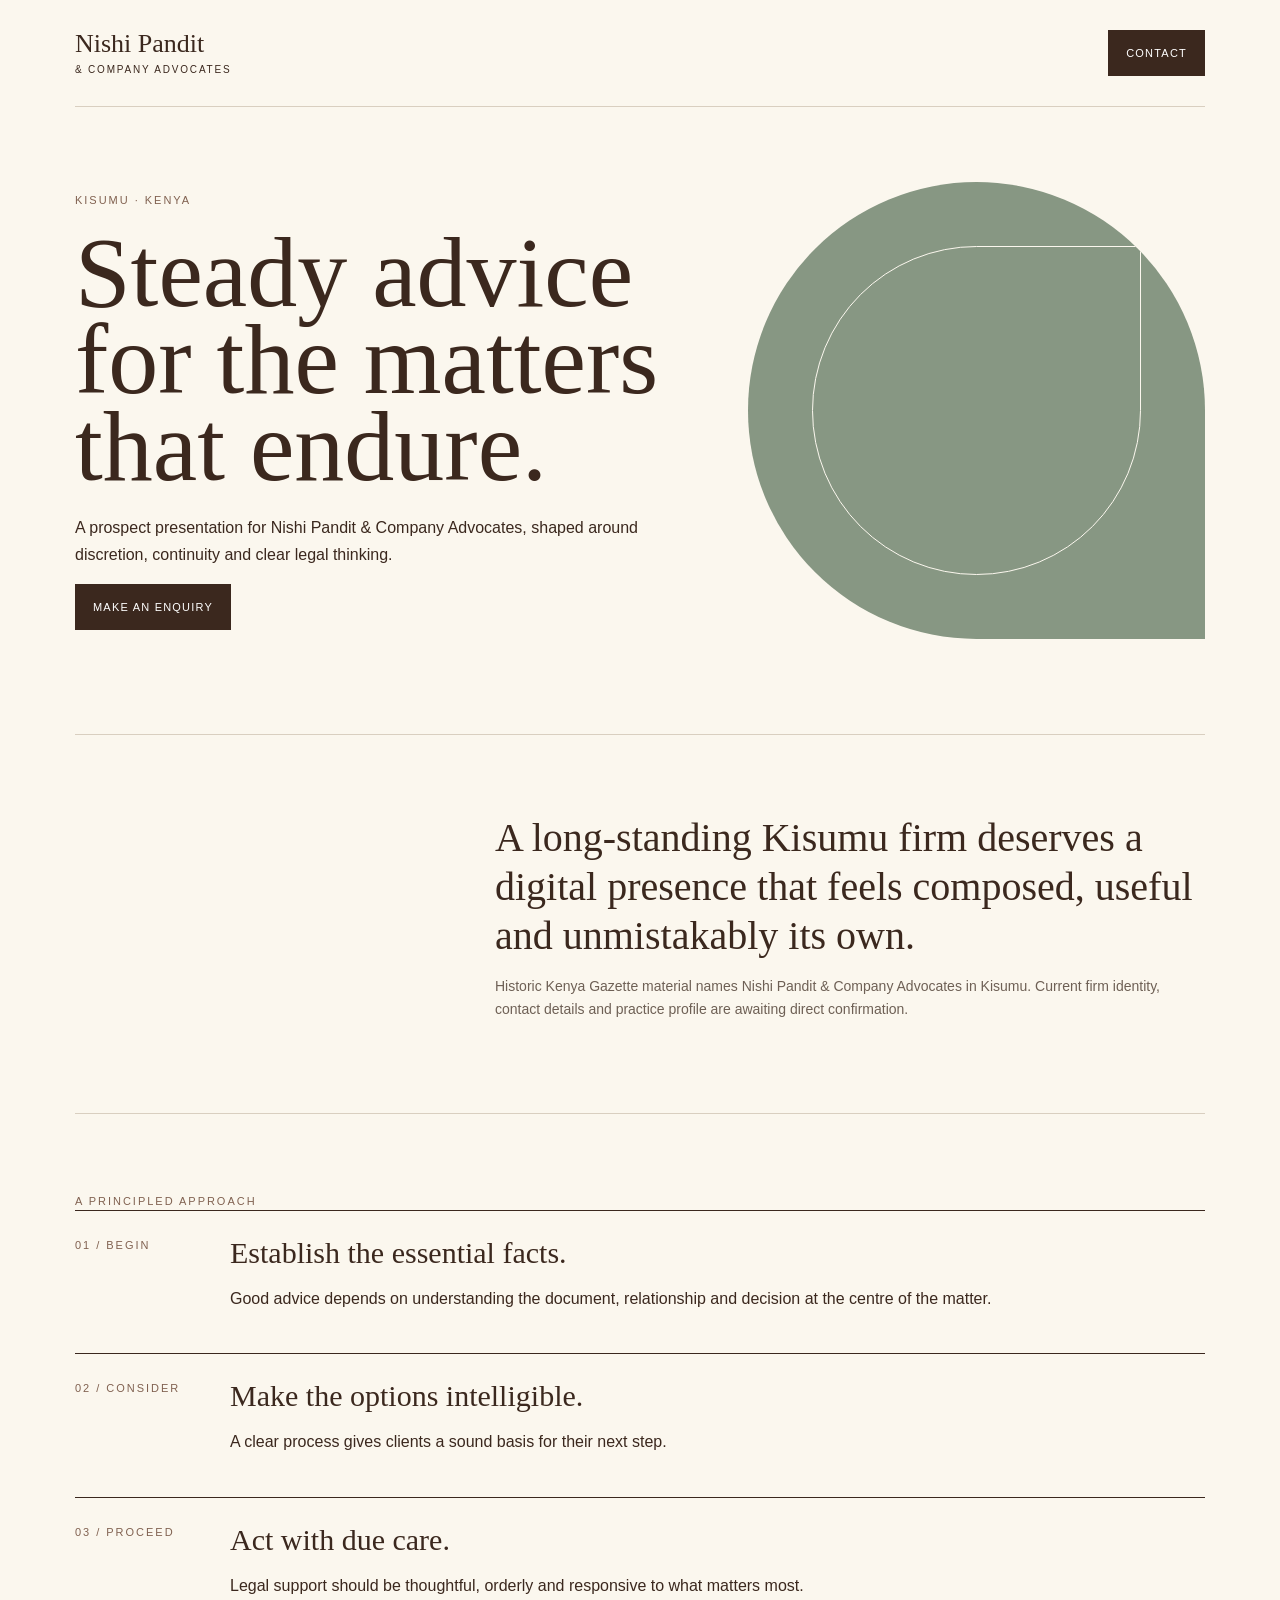
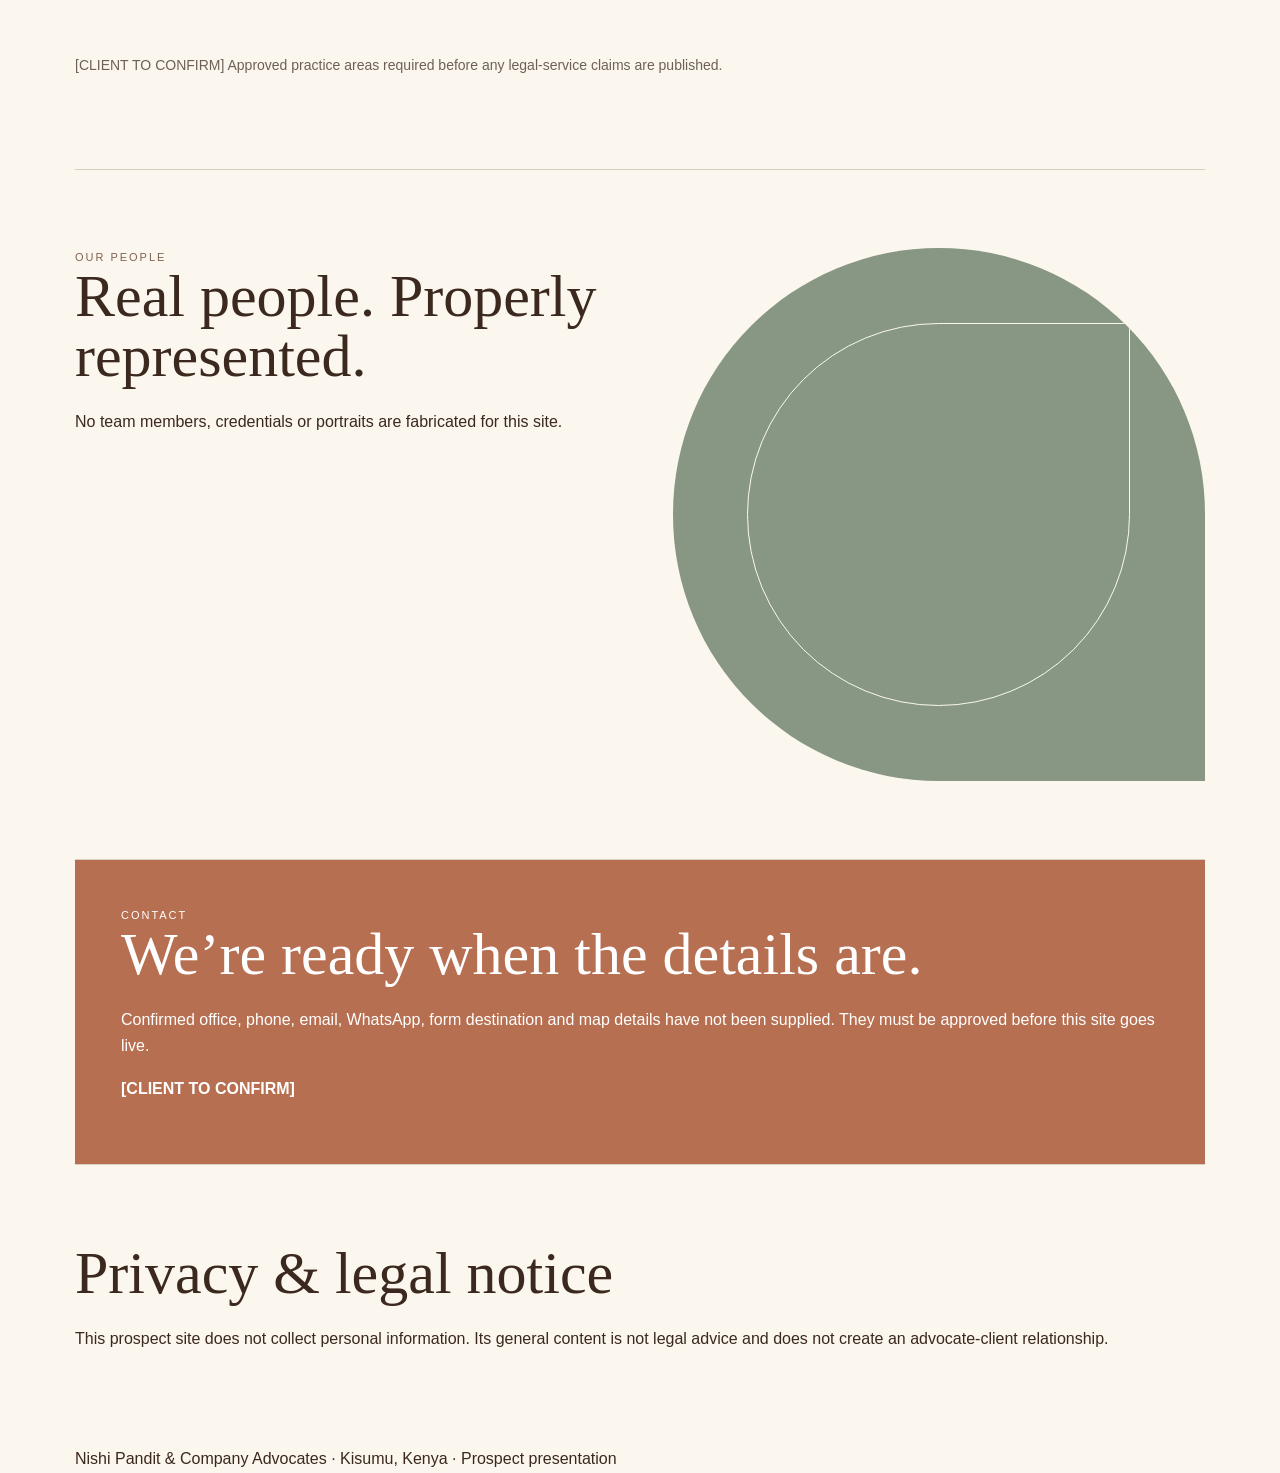
==== index.html @ b74b1a27 "Build initial Wakili Watech prospect site" ====
<!doctype html><html lang="en"><head><meta charset="utf-8"><meta name="viewport" content="width=device-width,initial-scale=1"><title>Nishi Pandit & Company Advocates | Kisumu</title><meta name="description" content="Nishi Pandit & Company Advocates — Kisumu, Kenya."><meta name="robots" content="noindex,nofollow"><link rel="canonical" href="https://nishi-pandit-advocates.vercel.app/"><style>:root{--brown:#3b281e;--clay:#b76f51;--ivory:#fbf7ee;--sage:#879783}*{box-sizing:border-box}body{margin:0;background:var(--ivory);color:var(--brown);font:16px/1.65 Arial,sans-serif}a{color:inherit}header,main,footer{max-width:1180px;margin:auto;padding-inline:25px}header{display:flex;justify-content:space-between;align-items:center;padding:30px 25px}.wordmark{font:500 26px/1 Georgia,serif}.wordmark small{font:10px Arial;letter-spacing:.18em;display:block;margin-top:7px}.hero{padding:75px 0 95px;display:grid;grid-template-columns:1.15fr .85fr;gap:55px;align-items:center}.hero h1{font:500 clamp(53px,8vw,100px)/.87 Georgia,serif;margin:20px 0 25px}.circle{aspect-ratio:1;background:var(--sage);border-radius:50% 50% 0 50%;position:relative;overflow:hidden}.circle:before{content:"";position:absolute;inset:14%;border:1px solid var(--ivory);border-radius:50% 0 50% 50%}.eyebrow{font-size:11px;letter-spacing:.18em;text-transform:uppercase;color:#806150}.button{background:var(--brown);color:white;text-decoration:none;padding:14px 18px;display:inline-block;font-size:11px;letter-spacing:.11em;text-transform:uppercase}section{padding:78px 0;border-top:1px solid #d9cfc0}.intro{max-width:710px;margin-left:auto;font:clamp(24px,3.5vw,40px)/1.23 Georgia,serif}.rows article{display:grid;grid-template-columns:120px 1fr;gap:35px;border-top:1px solid var(--brown);padding:25px 0}.rows h3{font:500 30px Georgia,serif;margin:0}.two{display:grid;grid-template-columns:1fr 1fr;gap:65px}h2{font:500 clamp(35px,5vw,60px)/1 Georgia,serif;margin:0 0 23px}.panel{background:var(--clay);color:#fff;padding:46px}.small{font-size:14px;color:#6e6055}@media(max-width:700px){.hero,.two{grid-template-columns:1fr}.hero{padding:55px 0}.circle{max-width:280px}.rows article{grid-template-columns:1fr;gap:8px}section{padding:58px 0}}</style></head><body><header><div class="wordmark">Nishi Pandit <small>& COMPANY ADVOCATES</small></div><a href="#contact" class="button">Contact</a></header><main><section class="hero"><div><div class="eyebrow">Kisumu · Kenya</div><h1>Steady advice for the matters that endure.</h1><p>A prospect presentation for Nishi Pandit & Company Advocates, shaped around discretion, continuity and clear legal thinking.</p><a href="#contact" class="button">Make an enquiry</a></div><div class="circle" aria-hidden="true"></div></section><section id="firm"><div class="intro">A long-standing Kisumu firm deserves a digital presence that feels composed, useful and unmistakably its own.</div><p class="small" style="max-width:710px;margin-left:auto">Historic Kenya Gazette material names Nishi Pandit & Company Advocates in Kisumu. Current firm identity, contact details and practice profile are awaiting direct confirmation.</p></section><section id="approach"><div class="eyebrow">A principled approach</div><div class="rows"><article><span class="eyebrow">01 / Begin</span><div><h3>Establish the essential facts.</h3><p>Good advice depends on understanding the document, relationship and decision at the centre of the matter.</p></div></article><article><span class="eyebrow">02 / Consider</span><div><h3>Make the options intelligible.</h3><p>A clear process gives clients a sound basis for their next step.</p></div></article><article><span class="eyebrow">03 / Proceed</span><div><h3>Act with due care.</h3><p>Legal support should be thoughtful, orderly and responsive to what matters most.</p></div></article></div><p class="small">[CLIENT TO CONFIRM] Approved practice areas required before any legal-service claims are published.</p></section><section class="two" id="people"><div><div class="eyebrow">Our people</div><h2>Real people. Properly represented.</h2><p>No team members, credentials or portraits are fabricated for this site.</p></div><div class="circle" aria-label="Client-supplied leadership portrait required"></div></section><section id="contact" class="panel"><div class="eyebrow" style="color:#fff">Contact</div><h2>We’re ready when the details are.</h2><p>Confirmed office, phone, email, WhatsApp, form destination and map details have not been supplied. They must be approved before this site goes live.</p><p><strong>[CLIENT TO CONFIRM]</strong></p></section><section><h2>Privacy & legal notice</h2><p>This prospect site does not collect personal information. Its general content is not legal advice and does not create an advocate-client relationship.</p></section></main><footer>Nishi Pandit & Company Advocates · Kisumu, Kenya · Prospect presentation</footer></body></html>
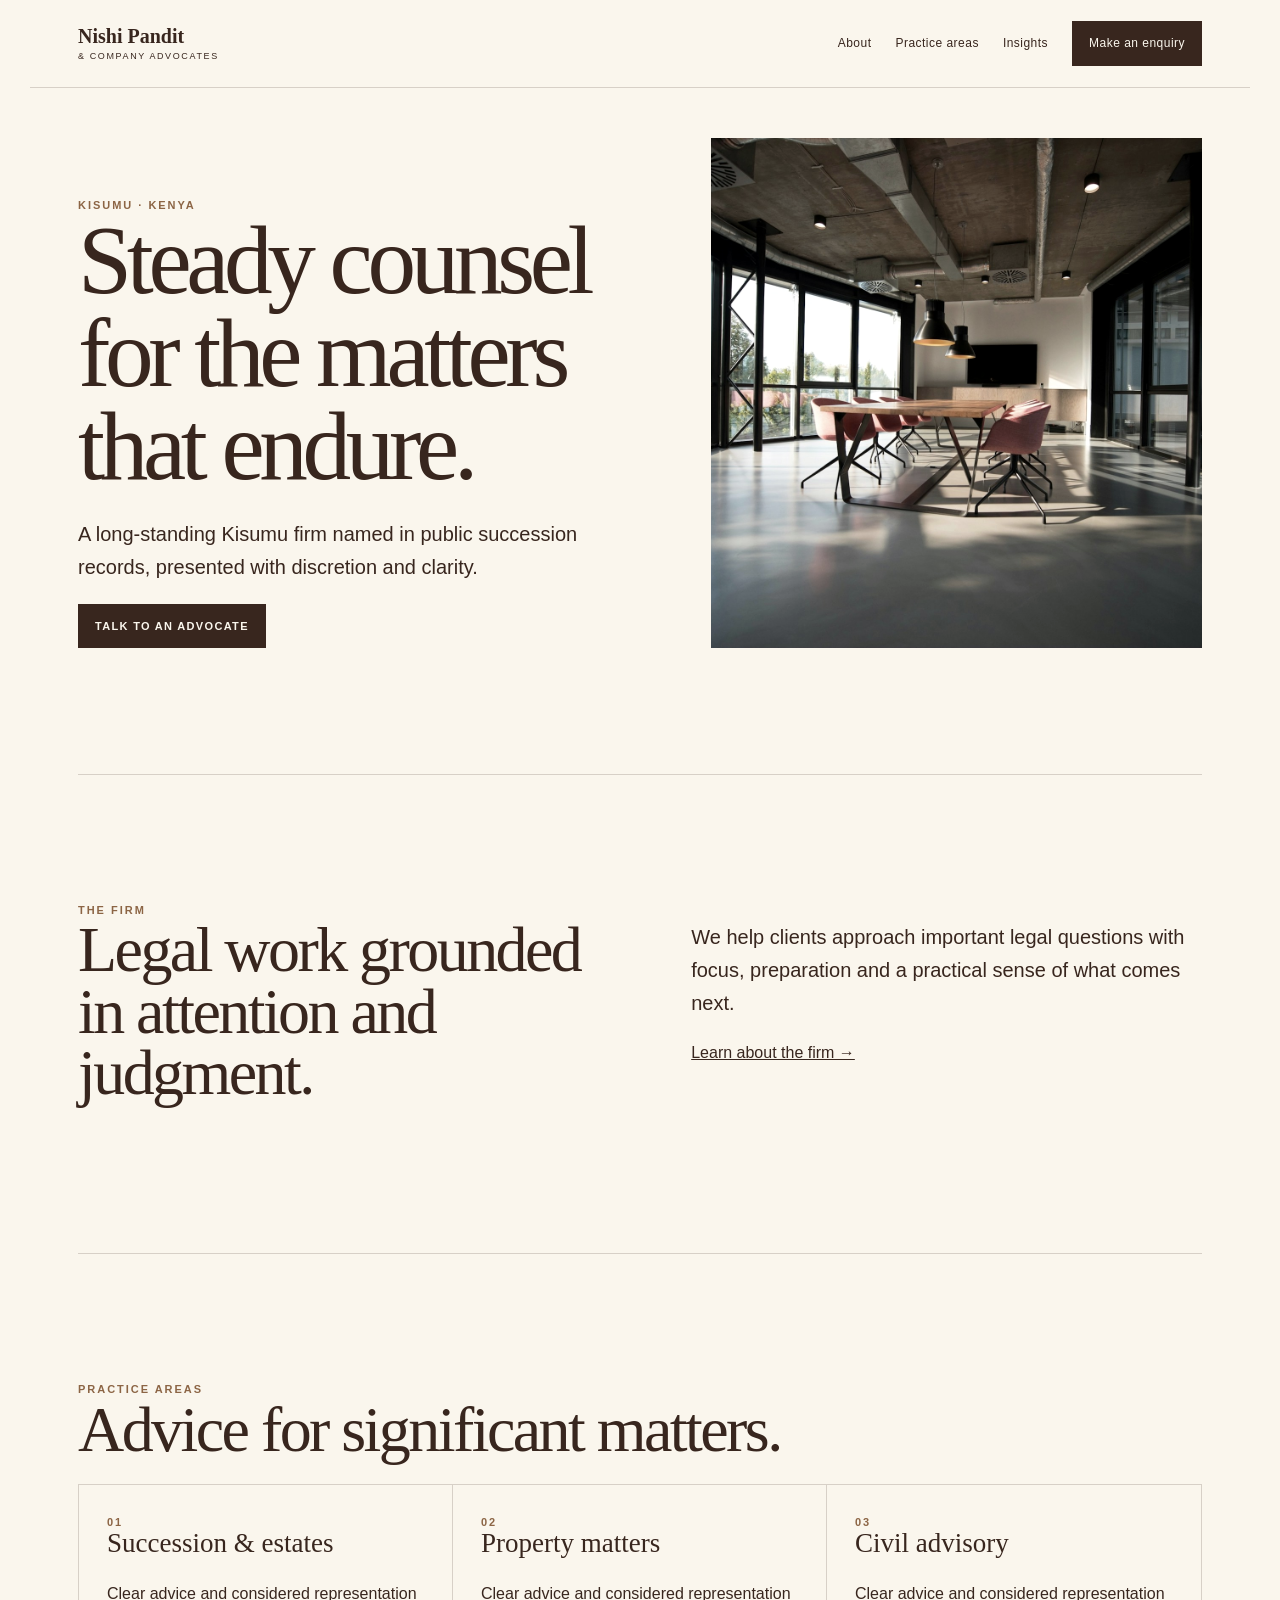
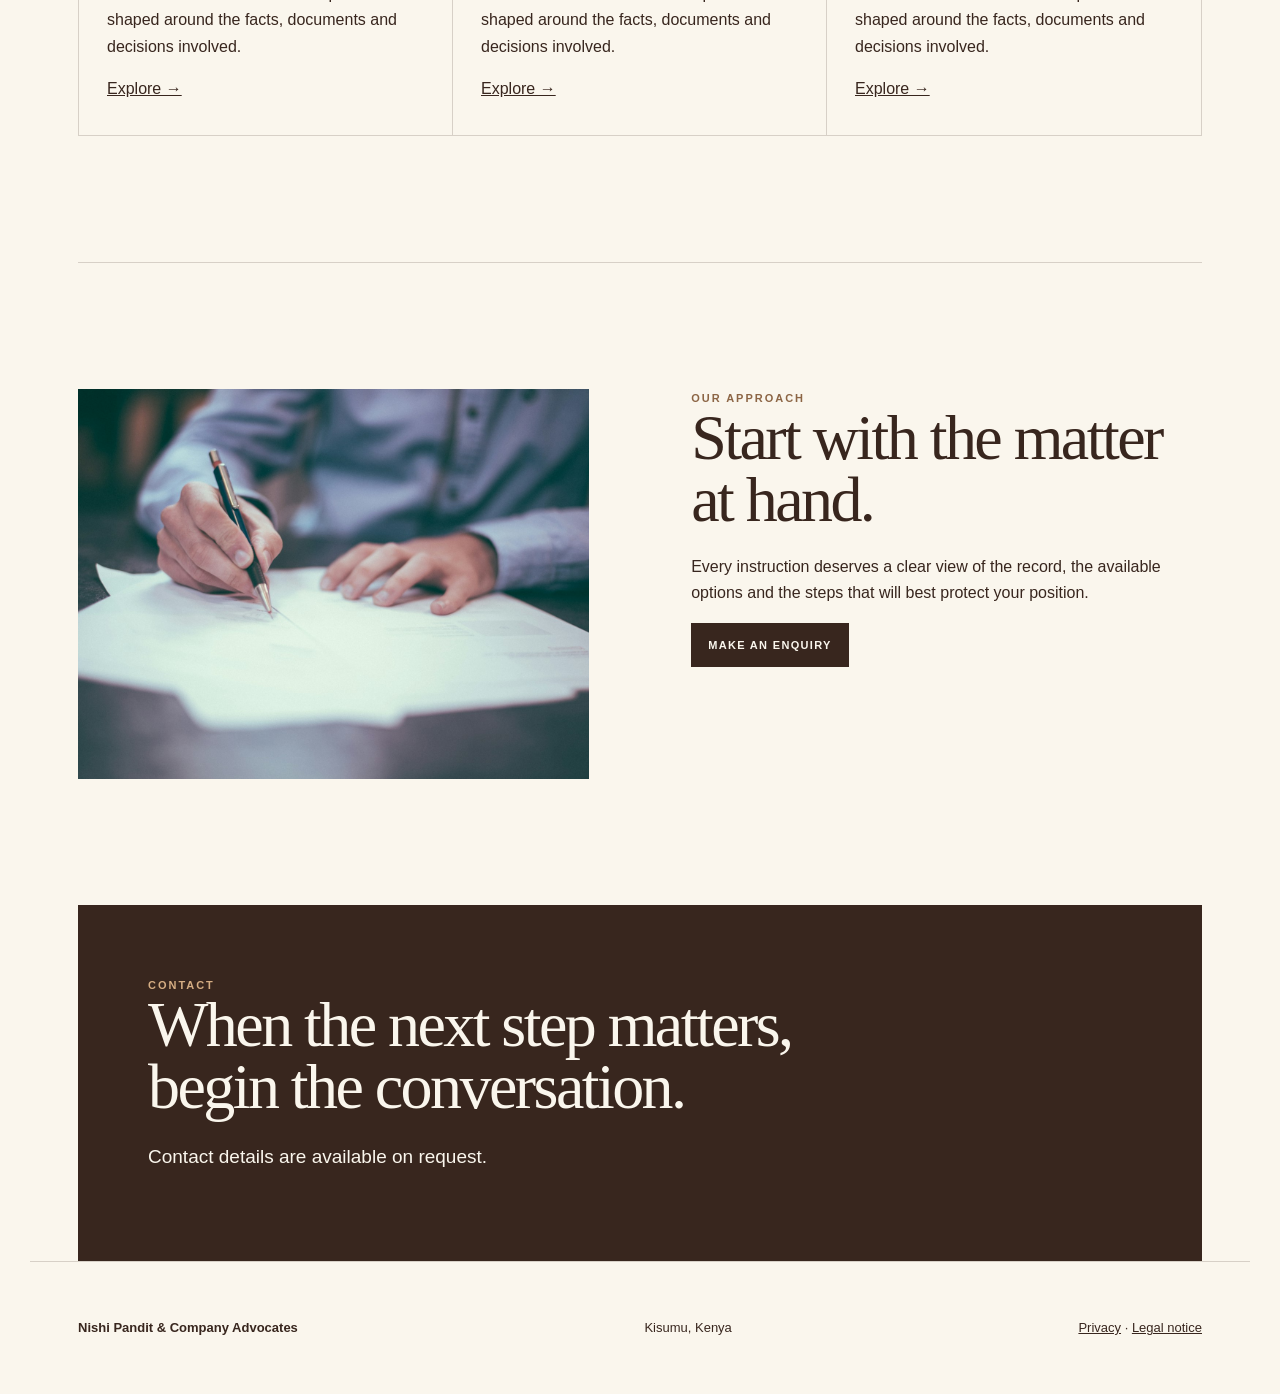
==== commit d0622289: "Rebuild as full editorial law firm website" ====
--- a/index.html
+++ b/index.html
@@ -1 +1 @@
-<!doctype html><html lang="en"><head><meta charset="utf-8"><meta name="viewport" content="width=device-width,initial-scale=1"><title>Nishi Pandit & Company Advocates | Kisumu</title><meta name="description" content="Nishi Pandit & Company Advocates — Kisumu, Kenya."><meta name="robots" content="noindex,nofollow"><link rel="canonical" href="https://nishi-pandit-advocates.vercel.app/"><style>:root{--brown:#3b281e;--clay:#b76f51;--ivory:#fbf7ee;--sage:#879783}*{box-sizing:border-box}body{margin:0;background:var(--ivory);color:var(--brown);font:16px/1.65 Arial,sans-serif}a{color:inherit}header,main,footer{max-width:1180px;margin:auto;padding-inline:25px}header{display:flex;justify-content:space-between;align-items:center;padding:30px 25px}.wordmark{font:500 26px/1 Georgia,serif}.wordmark small{font:10px Arial;letter-spacing:.18em;display:block;margin-top:7px}.hero{padding:75px 0 95px;display:grid;grid-template-columns:1.15fr .85fr;gap:55px;align-items:center}.hero h1{font:500 clamp(53px,8vw,100px)/.87 Georgia,serif;margin:20px 0 25px}.circle{aspect-ratio:1;background:var(--sage);border-radius:50% 50% 0 50%;position:relative;overflow:hidden}.circle:before{content:"";position:absolute;inset:14%;border:1px solid var(--ivory);border-radius:50% 0 50% 50%}.eyebrow{font-size:11px;letter-spacing:.18em;text-transform:uppercase;color:#806150}.button{background:var(--brown);color:white;text-decoration:none;padding:14px 18px;display:inline-block;font-size:11px;letter-spacing:.11em;text-transform:uppercase}section{padding:78px 0;border-top:1px solid #d9cfc0}.intro{max-width:710px;margin-left:auto;font:clamp(24px,3.5vw,40px)/1.23 Georgia,serif}.rows article{display:grid;grid-template-columns:120px 1fr;gap:35px;border-top:1px solid var(--brown);padding:25px 0}.rows h3{font:500 30px Georgia,serif;margin:0}.two{display:grid;grid-template-columns:1fr 1fr;gap:65px}h2{font:500 clamp(35px,5vw,60px)/1 Georgia,serif;margin:0 0 23px}.panel{background:var(--clay);color:#fff;padding:46px}.small{font-size:14px;color:#6e6055}@media(max-width:700px){.hero,.two{grid-template-columns:1fr}.hero{padding:55px 0}.circle{max-width:280px}.rows article{grid-template-columns:1fr;gap:8px}section{padding:58px 0}}</style></head><body><header><div class="wordmark">Nishi Pandit <small>& COMPANY ADVOCATES</small></div><a href="#contact" class="button">Contact</a></header><main><section class="hero"><div><div class="eyebrow">Kisumu · Kenya</div><h1>Steady advice for the matters that endure.</h1><p>A prospect presentation for Nishi Pandit & Company Advocates, shaped around discretion, continuity and clear legal thinking.</p><a href="#contact" class="button">Make an enquiry</a></div><div class="circle" aria-hidden="true"></div></section><section id="firm"><div class="intro">A long-standing Kisumu firm deserves a digital presence that feels composed, useful and unmistakably its own.</div><p class="small" style="max-width:710px;margin-left:auto">Historic Kenya Gazette material names Nishi Pandit & Company Advocates in Kisumu. Current firm identity, contact details and practice profile are awaiting direct confirmation.</p></section><section id="approach"><div class="eyebrow">A principled approach</div><div class="rows"><article><span class="eyebrow">01 / Begin</span><div><h3>Establish the essential facts.</h3><p>Good advice depends on understanding the document, relationship and decision at the centre of the matter.</p></div></article><article><span class="eyebrow">02 / Consider</span><div><h3>Make the options intelligible.</h3><p>A clear process gives clients a sound basis for their next step.</p></div></article><article><span class="eyebrow">03 / Proceed</span><div><h3>Act with due care.</h3><p>Legal support should be thoughtful, orderly and responsive to what matters most.</p></div></article></div><p class="small">[CLIENT TO CONFIRM] Approved practice areas required before any legal-service claims are published.</p></section><section class="two" id="people"><div><div class="eyebrow">Our people</div><h2>Real people. Properly represented.</h2><p>No team members, credentials or portraits are fabricated for this site.</p></div><div class="circle" aria-label="Client-supplied leadership portrait required"></div></section><section id="contact" class="panel"><div class="eyebrow" style="color:#fff">Contact</div><h2>We’re ready when the details are.</h2><p>Confirmed office, phone, email, WhatsApp, form destination and map details have not been supplied. They must be approved before this site goes live.</p><p><strong>[CLIENT TO CONFIRM]</strong></p></section><section><h2>Privacy & legal notice</h2><p>This prospect site does not collect personal information. Its general content is not legal advice and does not create an advocate-client relationship.</p></section></main><footer>Nishi Pandit & Company Advocates · Kisumu, Kenya · Prospect presentation</footer></body></html>
+<!doctype html><html lang="en"><head><meta charset="utf-8"><meta name="viewport" content="width=device-width,initial-scale=1"><title>Nishi Pandit & Company Advocates</title><meta name="description" content="Nishi Pandit & Company Advocates — legal counsel in Kisumu, Kenya."><link rel="canonical" href="https://nishi-pandit-advocates.vercel.app/"><meta property="og:title" content="Nishi Pandit & Company Advocates"><meta property="og:description" content="Nishi Pandit & Company Advocates — legal counsel in Kisumu, Kenya."><meta property="og:image" content="https://nishi-pandit-advocates.vercel.app/assets/hero.jpg"><meta name="twitter:card" content="summary_large_image"><link rel="manifest" href="/manifest.webmanifest"><link rel="preload" as="image" href="/assets/hero.jpg"><style>:root{--ink:#38261e;--paper:#faf6ed;--accent:#b47d4b;--line:color-mix(in srgb,var(--ink) 18%,transparent)}*{box-sizing:border-box}html{scroll-behavior:smooth}body{margin:0;background:var(--paper);color:var(--ink);font:16px/1.65 Arial,sans-serif}a{color:inherit}header,main,footer{max-width:1220px;margin:auto;padding-inline:clamp(20px,4vw,48px)}header{height:88px;display:flex;align-items:center;justify-content:space-between;border-bottom:1px solid var(--line)}.logo{text-decoration:none;font:600 20px/1 Georgia,serif}.logo small{display:block;font:9px Arial;letter-spacing:.18em;margin-top:5px}nav{display:flex;align-items:center;gap:24px;font-size:12px;letter-spacing:.04em}nav a{text-decoration:none}.navcta,.button{background:var(--ink);color:var(--paper);padding:13px 17px}.menu{display:none}section{padding:clamp(68px,10vw,126px) 0;border-top:1px solid var(--line)}.hero{border:0;padding-top:50px;display:grid;grid-template-columns:1.05fr .95fr;gap:clamp(32px,7vw,90px);align-items:end;min-height:640px}.kicker{font-size:11px;font-weight:700;letter-spacing:.18em;text-transform:uppercase;color:#8c6545}h1,h2,h3{font-family:Georgia,serif;font-weight:500;line-height:.96;margin:0 0 24px}h1{font-size:clamp(54px,7.6vw,106px);letter-spacing:-.055em}h2{font-size:clamp(38px,5vw,66px);letter-spacing:-.04em}.hero p,.intro{font-size:20px;max-width:570px}.heroimg{width:100%;height:510px;object-fit:cover;display:block;filter:saturate(.8) contrast(1.03)}.button{display:inline-block;text-decoration:none;font-size:11px;letter-spacing:.12em;text-transform:uppercase;font-weight:bold}.twocol{display:grid;grid-template-columns:1fr 1fr;gap:clamp(35px,8vw,110px)}.cards{display:grid;grid-template-columns:repeat(3,1fr);border:1px solid var(--line)}.card{padding:28px;border-right:1px solid var(--line);min-height:250px}.card:last-child{border:0}.card h3{font-size:27px}.wideimage{width:100%;height:390px;object-fit:cover}.band{background:var(--ink);color:var(--paper);padding:clamp(36px,6vw,70px)}.band h2{max-width:700px}.details{font-size:19px}.legal{font-size:14px;max-width:760px;color:color-mix(in srgb,var(--ink) 74%,transparent)}footer{padding-block:55px;font-size:13px;border-top:1px solid var(--line)}footer div{display:flex;justify-content:space-between;gap:20px;flex-wrap:wrap}.pagehero{padding:110px 0 72px}.list{padding:0;margin:35px 0;list-style:none;border-top:1px solid var(--line)}.list li{padding:25px 0;border-bottom:1px solid var(--line);display:grid;grid-template-columns:1fr 2fr;gap:30px}.list b{font:500 30px Georgia,serif}@media(max-width:760px){header{height:76px}nav{display:none}.menu{display:block;border:0;background:none;color:var(--ink);font:12px Arial;letter-spacing:.1em;text-transform:uppercase}.hero,.twocol{grid-template-columns:1fr}.hero{min-height:auto;padding-top:60px}.heroimg{height:350px}.cards{grid-template-columns:1fr}.card{border-right:0;border-bottom:1px solid var(--line);min-height:0}.card:last-child{border-bottom:0}.list li{grid-template-columns:1fr;gap:9px}section{padding:70px 0}}@media(prefers-reduced-motion:reduce){html{scroll-behavior:auto}}</style><script type="application/ld+json">{"@context":"https://schema.org","@type":"LegalService","name":"Nishi Pandit & Company Advocates","address":{"@type":"PostalAddress","addressLocality":"Kisumu","addressCountry":"KE"}}</script></head><body><header><a class="logo" href="/">Nishi Pandit<small>& COMPANY ADVOCATES</small></a><button class="menu" aria-label="Open navigation">Menu</button><nav><a href="/about.html">About</a><a href="/practice-areas.html">Practice areas</a><a href="/insights.html">Insights</a><a href="/contact.html" class="navcta">Make an enquiry</a></nav></header><main><section class="hero"><div><div class="kicker">Kisumu · Kenya</div><h1>Steady counsel for the matters that endure.</h1><p>A long-standing Kisumu firm named in public succession records, presented with discretion and clarity.</p><a class="button" href="/contact.html">Talk to an advocate</a></div><img class="heroimg" src="/assets/hero.jpg" alt="Refined architectural detail"></section><section class="twocol"><div><div class="kicker">The firm</div><h2>Legal work grounded in attention and judgment.</h2></div><div><p class="intro">We help clients approach important legal questions with focus, preparation and a practical sense of what comes next.</p><a href="/about.html">Learn about the firm →</a></div></section><section><div class="kicker">Practice areas</div><h2>Advice for significant matters.</h2><div class="cards"><article class="card"><div class="kicker">01</div><h3>Succession & estates</h3><p>Clear advice and considered representation shaped around the facts, documents and decisions involved.</p><a href="/practice-areas.html">Explore →</a></article><article class="card"><div class="kicker">02</div><h3>Property matters</h3><p>Clear advice and considered representation shaped around the facts, documents and decisions involved.</p><a href="/practice-areas.html">Explore →</a></article><article class="card"><div class="kicker">03</div><h3>Civil advisory</h3><p>Clear advice and considered representation shaped around the facts, documents and decisions involved.</p><a href="/practice-areas.html">Explore →</a></article></div></section><section class="twocol"><img class="wideimage" src="/assets/editorial.jpg" alt="Professional documents and workspace"><div><div class="kicker">Our approach</div><h2>Start with the matter at hand.</h2><p>Every instruction deserves a clear view of the record, the available options and the steps that will best protect your position.</p><a class="button" href="/contact.html">Make an enquiry</a></div></section><section class="band"><div class="kicker" style="color:#d5ad83">Contact</div><h2>When the next step matters, begin the conversation.</h2><p class="details">Contact details are available on request.</p></section></main><footer><div><strong>Nishi Pandit & Company Advocates</strong><span>Kisumu, Kenya</span><span><a href="/privacy.html">Privacy</a> · <a href="/terms.html">Legal notice</a></span></div></footer></body></html>
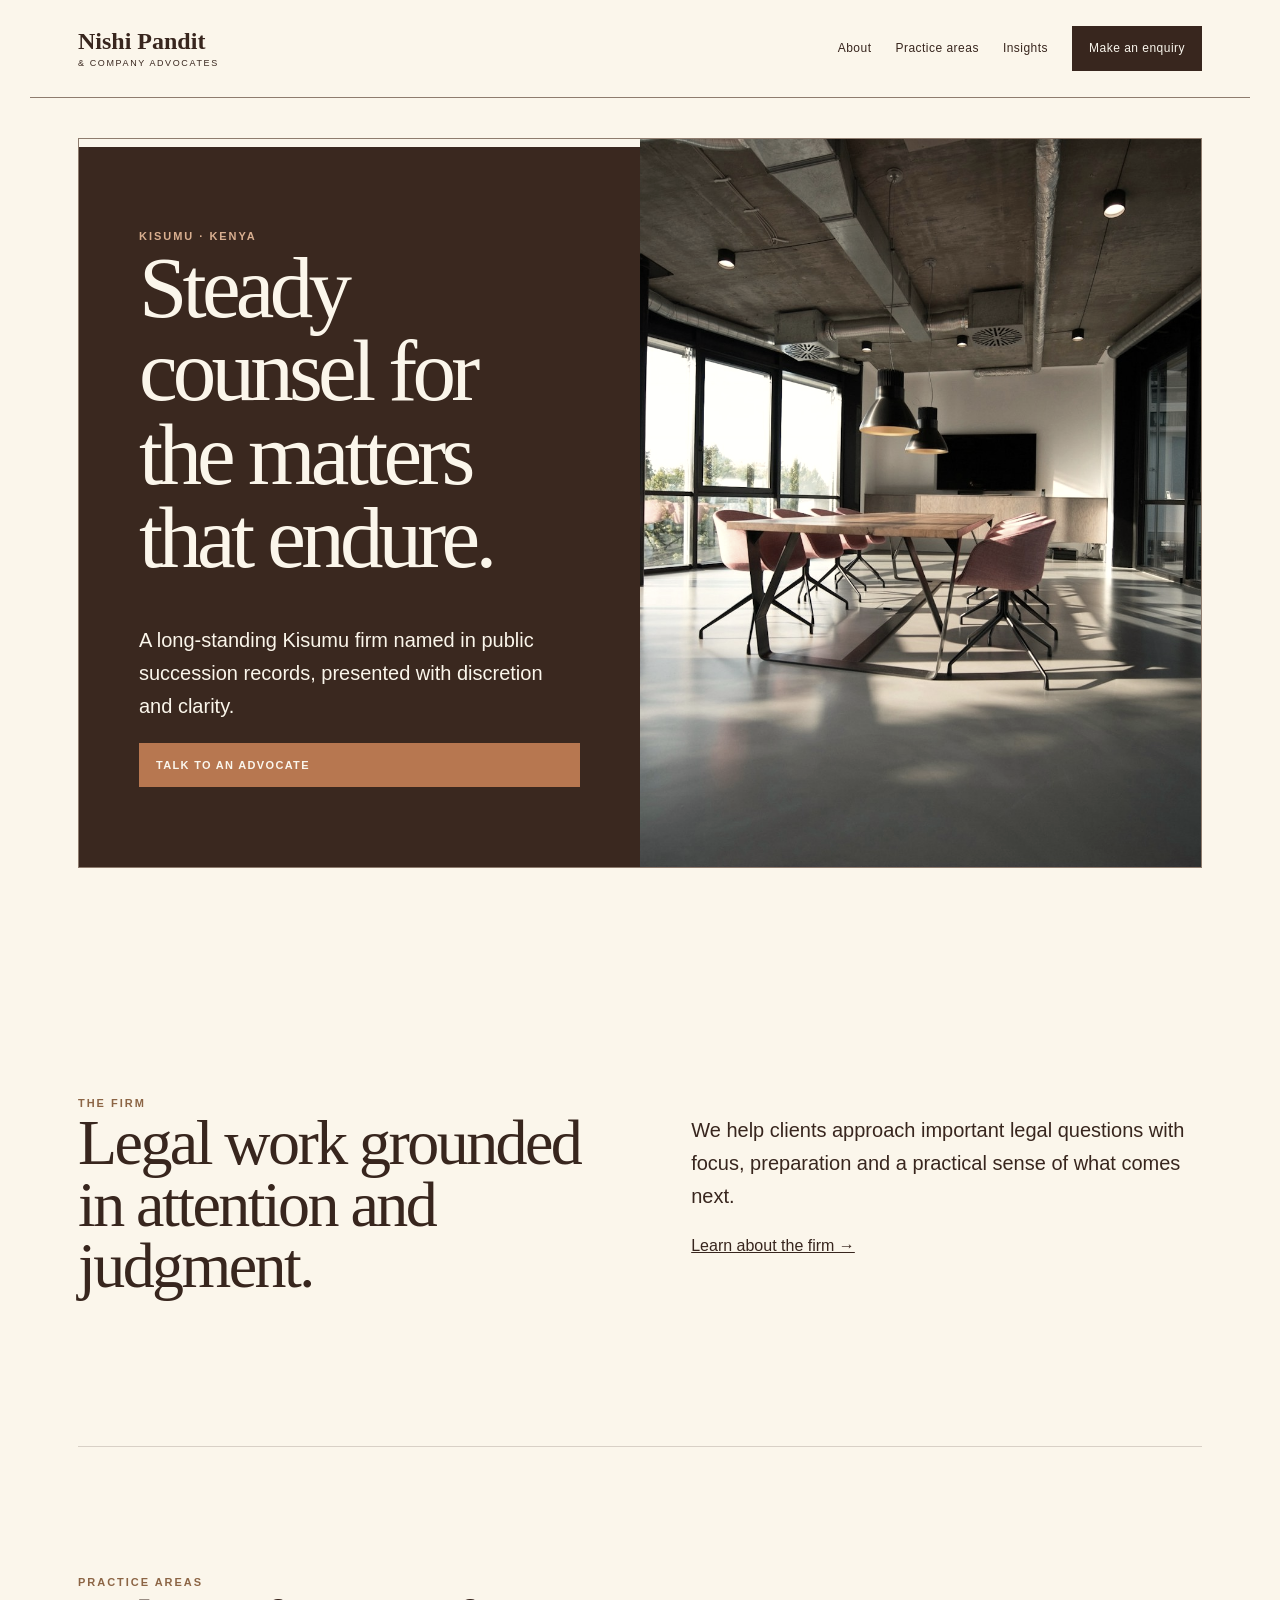
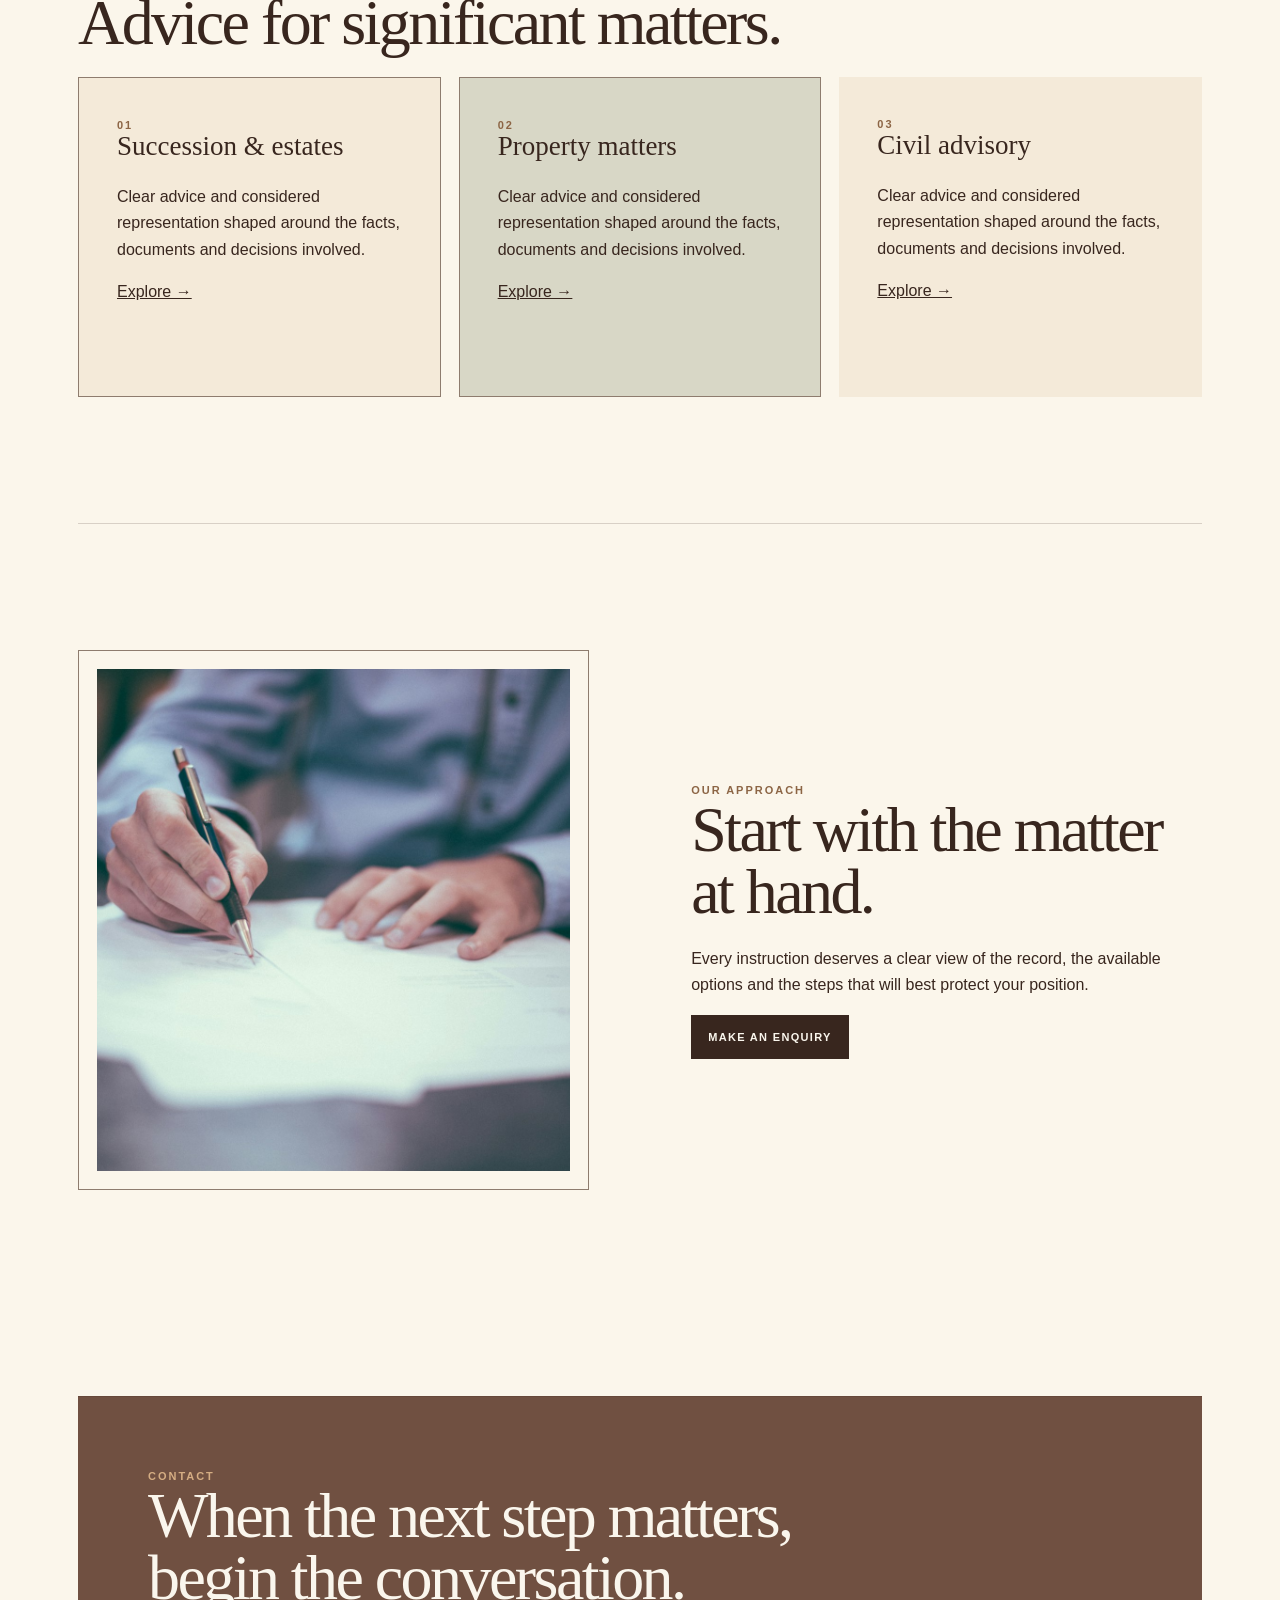
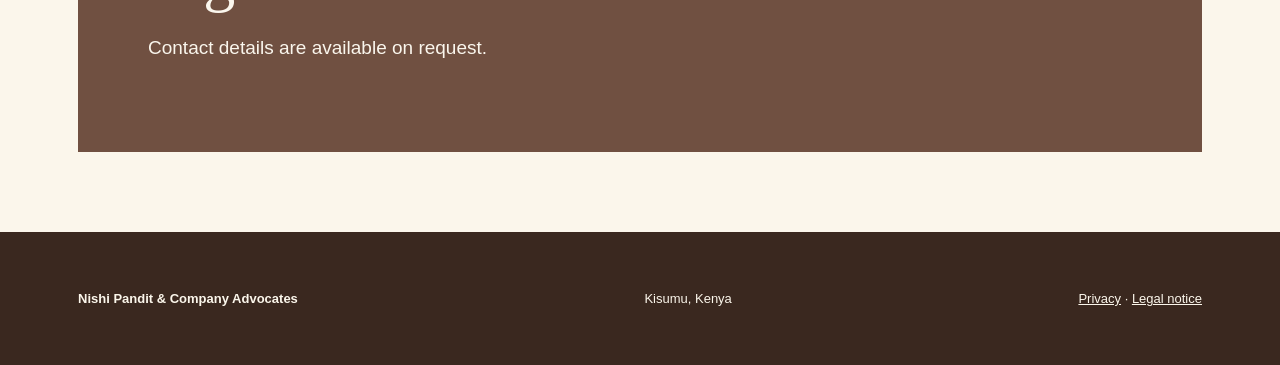
==== commit cbd19b58: "Replace shared template with distinct portfolio-led design" ====
--- a/index.html
+++ b/index.html
@@ -1 +1 @@
-<!doctype html><html lang="en"><head><meta charset="utf-8"><meta name="viewport" content="width=device-width,initial-scale=1"><title>Nishi Pandit & Company Advocates</title><meta name="description" content="Nishi Pandit & Company Advocates — legal counsel in Kisumu, Kenya."><link rel="canonical" href="https://nishi-pandit-advocates.vercel.app/"><meta property="og:title" content="Nishi Pandit & Company Advocates"><meta property="og:description" content="Nishi Pandit & Company Advocates — legal counsel in Kisumu, Kenya."><meta property="og:image" content="https://nishi-pandit-advocates.vercel.app/assets/hero.jpg"><meta name="twitter:card" content="summary_large_image"><link rel="manifest" href="/manifest.webmanifest"><link rel="preload" as="image" href="/assets/hero.jpg"><style>:root{--ink:#38261e;--paper:#faf6ed;--accent:#b47d4b;--line:color-mix(in srgb,var(--ink) 18%,transparent)}*{box-sizing:border-box}html{scroll-behavior:smooth}body{margin:0;background:var(--paper);color:var(--ink);font:16px/1.65 Arial,sans-serif}a{color:inherit}header,main,footer{max-width:1220px;margin:auto;padding-inline:clamp(20px,4vw,48px)}header{height:88px;display:flex;align-items:center;justify-content:space-between;border-bottom:1px solid var(--line)}.logo{text-decoration:none;font:600 20px/1 Georgia,serif}.logo small{display:block;font:9px Arial;letter-spacing:.18em;margin-top:5px}nav{display:flex;align-items:center;gap:24px;font-size:12px;letter-spacing:.04em}nav a{text-decoration:none}.navcta,.button{background:var(--ink);color:var(--paper);padding:13px 17px}.menu{display:none}section{padding:clamp(68px,10vw,126px) 0;border-top:1px solid var(--line)}.hero{border:0;padding-top:50px;display:grid;grid-template-columns:1.05fr .95fr;gap:clamp(32px,7vw,90px);align-items:end;min-height:640px}.kicker{font-size:11px;font-weight:700;letter-spacing:.18em;text-transform:uppercase;color:#8c6545}h1,h2,h3{font-family:Georgia,serif;font-weight:500;line-height:.96;margin:0 0 24px}h1{font-size:clamp(54px,7.6vw,106px);letter-spacing:-.055em}h2{font-size:clamp(38px,5vw,66px);letter-spacing:-.04em}.hero p,.intro{font-size:20px;max-width:570px}.heroimg{width:100%;height:510px;object-fit:cover;display:block;filter:saturate(.8) contrast(1.03)}.button{display:inline-block;text-decoration:none;font-size:11px;letter-spacing:.12em;text-transform:uppercase;font-weight:bold}.twocol{display:grid;grid-template-columns:1fr 1fr;gap:clamp(35px,8vw,110px)}.cards{display:grid;grid-template-columns:repeat(3,1fr);border:1px solid var(--line)}.card{padding:28px;border-right:1px solid var(--line);min-height:250px}.card:last-child{border:0}.card h3{font-size:27px}.wideimage{width:100%;height:390px;object-fit:cover}.band{background:var(--ink);color:var(--paper);padding:clamp(36px,6vw,70px)}.band h2{max-width:700px}.details{font-size:19px}.legal{font-size:14px;max-width:760px;color:color-mix(in srgb,var(--ink) 74%,transparent)}footer{padding-block:55px;font-size:13px;border-top:1px solid var(--line)}footer div{display:flex;justify-content:space-between;gap:20px;flex-wrap:wrap}.pagehero{padding:110px 0 72px}.list{padding:0;margin:35px 0;list-style:none;border-top:1px solid var(--line)}.list li{padding:25px 0;border-bottom:1px solid var(--line);display:grid;grid-template-columns:1fr 2fr;gap:30px}.list b{font:500 30px Georgia,serif}@media(max-width:760px){header{height:76px}nav{display:none}.menu{display:block;border:0;background:none;color:var(--ink);font:12px Arial;letter-spacing:.1em;text-transform:uppercase}.hero,.twocol{grid-template-columns:1fr}.hero{min-height:auto;padding-top:60px}.heroimg{height:350px}.cards{grid-template-columns:1fr}.card{border-right:0;border-bottom:1px solid var(--line);min-height:0}.card:last-child{border-bottom:0}.list li{grid-template-columns:1fr;gap:9px}section{padding:70px 0}}@media(prefers-reduced-motion:reduce){html{scroll-behavior:auto}}</style><script type="application/ld+json">{"@context":"https://schema.org","@type":"LegalService","name":"Nishi Pandit & Company Advocates","address":{"@type":"PostalAddress","addressLocality":"Kisumu","addressCountry":"KE"}}</script></head><body><header><a class="logo" href="/">Nishi Pandit<small>& COMPANY ADVOCATES</small></a><button class="menu" aria-label="Open navigation">Menu</button><nav><a href="/about.html">About</a><a href="/practice-areas.html">Practice areas</a><a href="/insights.html">Insights</a><a href="/contact.html" class="navcta">Make an enquiry</a></nav></header><main><section class="hero"><div><div class="kicker">Kisumu · Kenya</div><h1>Steady counsel for the matters that endure.</h1><p>A long-standing Kisumu firm named in public succession records, presented with discretion and clarity.</p><a class="button" href="/contact.html">Talk to an advocate</a></div><img class="heroimg" src="/assets/hero.jpg" alt="Refined architectural detail"></section><section class="twocol"><div><div class="kicker">The firm</div><h2>Legal work grounded in attention and judgment.</h2></div><div><p class="intro">We help clients approach important legal questions with focus, preparation and a practical sense of what comes next.</p><a href="/about.html">Learn about the firm →</a></div></section><section><div class="kicker">Practice areas</div><h2>Advice for significant matters.</h2><div class="cards"><article class="card"><div class="kicker">01</div><h3>Succession & estates</h3><p>Clear advice and considered representation shaped around the facts, documents and decisions involved.</p><a href="/practice-areas.html">Explore →</a></article><article class="card"><div class="kicker">02</div><h3>Property matters</h3><p>Clear advice and considered representation shaped around the facts, documents and decisions involved.</p><a href="/practice-areas.html">Explore →</a></article><article class="card"><div class="kicker">03</div><h3>Civil advisory</h3><p>Clear advice and considered representation shaped around the facts, documents and decisions involved.</p><a href="/practice-areas.html">Explore →</a></article></div></section><section class="twocol"><img class="wideimage" src="/assets/editorial.jpg" alt="Professional documents and workspace"><div><div class="kicker">Our approach</div><h2>Start with the matter at hand.</h2><p>Every instruction deserves a clear view of the record, the available options and the steps that will best protect your position.</p><a class="button" href="/contact.html">Make an enquiry</a></div></section><section class="band"><div class="kicker" style="color:#d5ad83">Contact</div><h2>When the next step matters, begin the conversation.</h2><p class="details">Contact details are available on request.</p></section></main><footer><div><strong>Nishi Pandit & Company Advocates</strong><span>Kisumu, Kenya</span><span><a href="/privacy.html">Privacy</a> · <a href="/terms.html">Legal notice</a></span></div></footer></body></html>+<!doctype html><html lang="en"><head><meta charset="utf-8"><meta name="viewport" content="width=device-width,initial-scale=1"><title>Nishi Pandit & Company Advocates</title><meta name="description" content="Nishi Pandit & Company Advocates — legal counsel in Kisumu, Kenya."><link rel="canonical" href="https://nishi-pandit-advocates.vercel.app/"><meta property="og:title" content="Nishi Pandit & Company Advocates"><meta property="og:description" content="Nishi Pandit & Company Advocates — legal counsel in Kisumu, Kenya."><meta property="og:image" content="https://nishi-pandit-advocates.vercel.app/assets/hero.jpg"><meta name="twitter:card" content="summary_large_image"><link rel="manifest" href="/manifest.webmanifest"><link rel="preload" as="image" href="/assets/hero.jpg"><style>:root{--ink:#38261e;--paper:#faf6ed;--accent:#b47d4b;--line:color-mix(in srgb,var(--ink) 18%,transparent)}*{box-sizing:border-box}html{scroll-behavior:smooth}body{margin:0;background:var(--paper);color:var(--ink);font:16px/1.65 Arial,sans-serif}a{color:inherit}header,main,footer{max-width:1220px;margin:auto;padding-inline:clamp(20px,4vw,48px)}header{height:88px;display:flex;align-items:center;justify-content:space-between;border-bottom:1px solid var(--line)}.logo{text-decoration:none;font:600 20px/1 Georgia,serif}.logo small{display:block;font:9px Arial;letter-spacing:.18em;margin-top:5px}nav{display:flex;align-items:center;gap:24px;font-size:12px;letter-spacing:.04em}nav a{text-decoration:none}.navcta,.button{background:var(--ink);color:var(--paper);padding:13px 17px}.menu{display:none}section{padding:clamp(68px,10vw,126px) 0;border-top:1px solid var(--line)}.hero{border:0;padding-top:50px;display:grid;grid-template-columns:1.05fr .95fr;gap:clamp(32px,7vw,90px);align-items:end;min-height:640px}.kicker{font-size:11px;font-weight:700;letter-spacing:.18em;text-transform:uppercase;color:#8c6545}h1,h2,h3{font-family:Georgia,serif;font-weight:500;line-height:.96;margin:0 0 24px}h1{font-size:clamp(54px,7.6vw,106px);letter-spacing:-.055em}h2{font-size:clamp(38px,5vw,66px);letter-spacing:-.04em}.hero p,.intro{font-size:20px;max-width:570px}.heroimg{width:100%;height:510px;object-fit:cover;display:block;filter:saturate(.8) contrast(1.03)}.button{display:inline-block;text-decoration:none;font-size:11px;letter-spacing:.12em;text-transform:uppercase;font-weight:bold}.twocol{display:grid;grid-template-columns:1fr 1fr;gap:clamp(35px,8vw,110px)}.cards{display:grid;grid-template-columns:repeat(3,1fr);border:1px solid var(--line)}.card{padding:28px;border-right:1px solid var(--line);min-height:250px}.card:last-child{border:0}.card h3{font-size:27px}.wideimage{width:100%;height:390px;object-fit:cover}.band{background:var(--ink);color:var(--paper);padding:clamp(36px,6vw,70px)}.band h2{max-width:700px}.details{font-size:19px}.legal{font-size:14px;max-width:760px;color:color-mix(in srgb,var(--ink) 74%,transparent)}footer{padding-block:55px;font-size:13px;border-top:1px solid var(--line)}footer div{display:flex;justify-content:space-between;gap:20px;flex-wrap:wrap}.pagehero{padding:110px 0 72px}.list{padding:0;margin:35px 0;list-style:none;border-top:1px solid var(--line)}.list li{padding:25px 0;border-bottom:1px solid var(--line);display:grid;grid-template-columns:1fr 2fr;gap:30px}.list b{font:500 30px Georgia,serif}@media(max-width:760px){header{height:76px}nav{display:none}.menu{display:block;border:0;background:none;color:var(--ink);font:12px Arial;letter-spacing:.1em;text-transform:uppercase}.hero,.twocol{grid-template-columns:1fr}.hero{min-height:auto;padding-top:60px}.heroimg{height:350px}.cards{grid-template-columns:1fr}.card{border-right:0;border-bottom:1px solid var(--line);min-height:0}.card:last-child{border-bottom:0}.list li{grid-template-columns:1fr;gap:9px}section{padding:70px 0}}@media(prefers-reduced-motion:reduce){html{scroll-behavior:auto}}</style><link rel="stylesheet" href="/assets/brand.css"><script type="application/ld+json">{"@context":"https://schema.org","@type":"LegalService","name":"Nishi Pandit & Company Advocates","address":{"@type":"PostalAddress","addressLocality":"Kisumu","addressCountry":"KE"}}</script></head><body><header><a class="logo" href="/">Nishi Pandit<small>& COMPANY ADVOCATES</small></a><button class="menu" aria-label="Open navigation">Menu</button><nav><a href="/about.html">About</a><a href="/practice-areas.html">Practice areas</a><a href="/insights.html">Insights</a><a href="/contact.html" class="navcta">Make an enquiry</a></nav></header><main><section class="hero"><div><div class="kicker">Kisumu · Kenya</div><h1>Steady counsel for the matters that endure.</h1><p>A long-standing Kisumu firm named in public succession records, presented with discretion and clarity.</p><a class="button" href="/contact.html">Talk to an advocate</a></div><img class="heroimg" src="/assets/hero.jpg" alt="Refined architectural detail"></section><section class="twocol"><div><div class="kicker">The firm</div><h2>Legal work grounded in attention and judgment.</h2></div><div><p class="intro">We help clients approach important legal questions with focus, preparation and a practical sense of what comes next.</p><a href="/about.html">Learn about the firm →</a></div></section><section><div class="kicker">Practice areas</div><h2>Advice for significant matters.</h2><div class="cards"><article class="card"><div class="kicker">01</div><h3>Succession & estates</h3><p>Clear advice and considered representation shaped around the facts, documents and decisions involved.</p><a href="/practice-areas.html">Explore →</a></article><article class="card"><div class="kicker">02</div><h3>Property matters</h3><p>Clear advice and considered representation shaped around the facts, documents and decisions involved.</p><a href="/practice-areas.html">Explore →</a></article><article class="card"><div class="kicker">03</div><h3>Civil advisory</h3><p>Clear advice and considered representation shaped around the facts, documents and decisions involved.</p><a href="/practice-areas.html">Explore →</a></article></div></section><section class="twocol"><img class="wideimage" src="/assets/editorial.jpg" alt="Professional documents and workspace"><div><div class="kicker">Our approach</div><h2>Start with the matter at hand.</h2><p>Every instruction deserves a clear view of the record, the available options and the steps that will best protect your position.</p><a class="button" href="/contact.html">Make an enquiry</a></div></section><section class="band"><div class="kicker" style="color:#d5ad83">Contact</div><h2>When the next step matters, begin the conversation.</h2><p class="details">Contact details are available on request.</p></section></main><footer><div><strong>Nishi Pandit & Company Advocates</strong><span>Kisumu, Kenya</span><span><a href="/privacy.html">Privacy</a> · <a href="/terms.html">Legal notice</a></span></div></footer><script src="/assets/site.js"></script></body></html>
--- a/assets/brand.css
+++ b/assets/brand.css
@@ -0,0 +1,3 @@
+/* Nishi Pandit — warm heritage / refined frame */
+:root{--accent:#b77750}body{background:#fbf6eb}header{height:98px;border-bottom:1px solid #8e7c6e}.logo{font-size:24px}.hero{min-height:730px;grid-template-columns:1fr 1fr;gap:0;border:1px solid #8e7c6e;padding:0;margin-top:40px;margin-bottom:100px}.hero>div{padding:80px 60px;display:flex;flex-direction:column;justify-content:center;background:#3a281f;color:#fbf6eb}.hero .kicker{color:#d9af90}.heroimg{height:100%;min-height:650px;filter:sepia(.15) saturate(.75)}.hero h1{font-size:clamp(54px,6.8vw,96px)}.hero .button{background:#b77750}.hero+section{border-top:0}.cards{border:0;gap:18px}.card{border:1px solid #8e7c6e;background:#f4ead9;min-height:320px;padding:38px}.card:nth-child(2){background:#d8d7c6}.twocol:has(.wideimage){align-items:center}.wideimage{height:540px;padding:18px;border:1px solid #8e7c6e;object-fit:cover}.band{background:#705041;margin:80px 0}.band .button{background:#fbf6eb;color:#3a281f}footer{background:#3a281f;color:#fbf6eb;max-width:none;padding-inline:max(24px,calc((100vw - 1124px)/2))}@media(max-width:760px){header{height:78px}.hero{grid-template-columns:1fr;margin-top:20px;margin-bottom:45px}.hero>div{padding:55px 28px}.heroimg{min-height:0;height:360px}.wideimage{height:370px}.band{margin:50px 0}}
+@media(max-width:760px){header nav.open{display:flex;position:absolute;z-index:20;top:78px;left:0;right:0;padding:28px;background:#fbf6eb;color:#3a281f;flex-direction:column;align-items:flex-start}.menu{z-index:21}}
